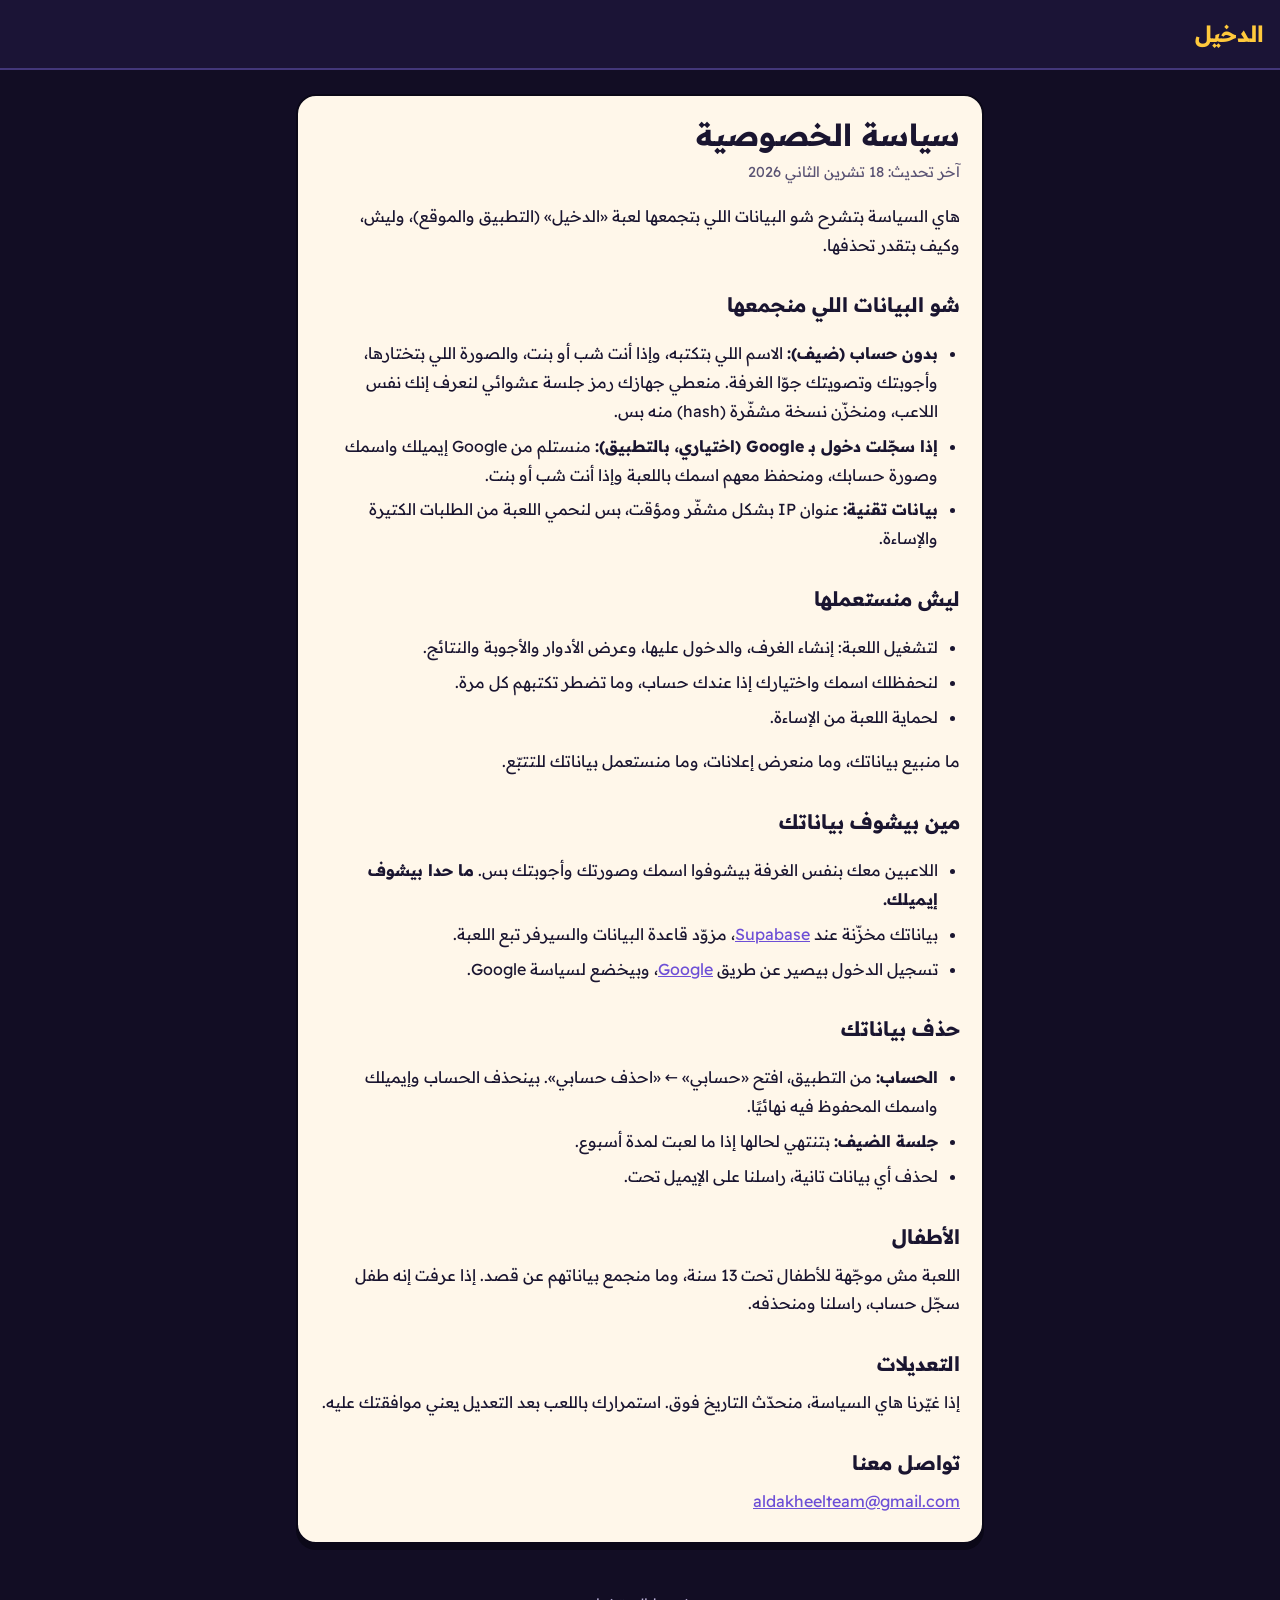
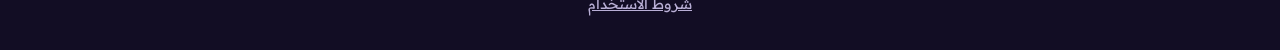
==== privacy.html @ 1acc1867 "Privacy policy and terms for Aldakheel Co-Authored-By: Claude Opus 5.5 <noreply@anthropic.com>" ====
<!doctype html>
<html lang="ar" dir="rtl">
<head>
  <meta charset="utf-8">
  <meta name="viewport" content="width=device-width, initial-scale=1">
  <title>سياسة الخصوصية · الدخيل</title>
  <meta name="description" content="سياسة الخصوصية للعبة الدخيل: شو البيانات اللي منجمعها، وليش، وكيف بتحذفها.">
  <link rel="preconnect" href="https://fonts.googleapis.com">
  <link href="https://fonts.googleapis.com/css2?family=Baloo+Bhaijaan+2:wght@800&family=Readex+Pro:wght@400;600&display=swap" rel="stylesheet">
  <link rel="stylesheet" href="style.css">
</head>
<body>
  <header><a href="./">الدخيل</a></header>
  <main>
    <article class="card">
      <h1>سياسة الخصوصية</h1>
      <p class="updated">آخر تحديث: 18 تشرين الثاني 2026</p>
      <p>هاي السياسة بتشرح شو البيانات اللي بتجمعها لعبة «الدخيل» (التطبيق والموقع)، وليش، وكيف بتقدر تحذفها.</p>

      <h2>شو البيانات اللي منجمعها</h2>
      <ul>
        <li><strong>بدون حساب (ضيف):</strong> الاسم اللي بتكتبه، وإذا أنت شب أو بنت، والصورة اللي بتختارها، وأجوبتك وتصويتك جوّا الغرفة. منعطي جهازك رمز جلسة عشوائي لنعرف إنك نفس اللاعب، ومنخزّن نسخة مشفّرة (hash) منه بس.</li>
        <li><strong>إذا سجّلت دخول بـ Google (اختياري، بالتطبيق):</strong> منستلم من Google إيميلك واسمك وصورة حسابك، ومنحفظ معهم اسمك باللعبة وإذا أنت شب أو بنت.</li>
        <li><strong>بيانات تقنية:</strong> عنوان IP بشكل مشفّر ومؤقت، بس لنحمي اللعبة من الطلبات الكتيرة والإساءة.</li>
      </ul>

      <h2>ليش منستعملها</h2>
      <ul>
        <li>لتشغيل اللعبة: إنشاء الغرف، والدخول عليها، وعرض الأدوار والأجوبة والنتائج.</li>
        <li>لنحفظلك اسمك واختيارك إذا عندك حساب، وما تضطر تكتبهم كل مرة.</li>
        <li>لحماية اللعبة من الإساءة.</li>
      </ul>
      <p>ما منبيع بياناتك، وما منعرض إعلانات، وما منستعمل بياناتك للتتبّع.</p>

      <h2>مين بيشوف بياناتك</h2>
      <ul>
        <li>اللاعبين معك بنفس الغرفة بيشوفوا اسمك وصورتك وأجوبتك بس. <strong>ما حدا بيشوف إيميلك.</strong></li>
        <li>بياناتك مخزّنة عند <a href="https://supabase.com/privacy">Supabase</a>، مزوّد قاعدة البيانات والسيرفر تبع اللعبة.</li>
        <li>تسجيل الدخول بيصير عن طريق <a href="https://policies.google.com/privacy">Google</a>، وبيخضع لسياسة Google.</li>
      </ul>

      <h2>حذف بياناتك</h2>
      <ul>
        <li><strong>الحساب:</strong> من التطبيق، افتح «حسابي» ← «احذف حسابي». بينحذف الحساب وإيميلك واسمك المحفوظ فيه نهائيًا.</li>
        <li><strong>جلسة الضيف:</strong> بتنتهي لحالها إذا ما لعبت لمدة أسبوع.</li>
        <li>لحذف أي بيانات تانية، راسلنا على الإيميل تحت.</li>
      </ul>

      <h2>الأطفال</h2>
      <p>اللعبة مش موجّهة للأطفال تحت 13 سنة، وما منجمع بياناتهم عن قصد. إذا عرفت إنه طفل سجّل حساب، راسلنا ومنحذفه.</p>

      <h2>التعديلات</h2>
      <p>إذا غيّرنا هاي السياسة، منحدّث التاريخ فوق. استمرارك باللعب بعد التعديل يعني موافقتك عليه.</p>

      <h2>تواصل معنا</h2>
      <p><a href="mailto:aldakheelteam@gmail.com">aldakheelteam@gmail.com</a></p>
    </article>
  </main>
  <footer><a href="terms.html">شروط الاستخدام</a></footer>
</body>
</html>
---- style.css ----
:root {
  --ink: #120d24;
  --ink2: #1b1436;
  --line: #43377a;
  --text: #f7f3ff;
  --muted: #b9afd6;
  --sun: #ffc93c;
  --paper: #fff7ea;
  --on-paper: #1a1530;
  --on-paper-muted: #5b5474;
  --outline: #0b0818;
}
* { box-sizing: border-box; }
html { -webkit-text-size-adjust: 100%; }
body {
  margin: 0;
  background: var(--ink);
  color: var(--text);
  font-family: "Readex Pro", system-ui, -apple-system, "Segoe UI", Tahoma, sans-serif;
  line-height: 1.8;
}
header {
  background: var(--ink2);
  border-bottom: 2px solid var(--line);
  padding: 14px 16px;
}
header a { color: var(--sun); font-weight: 800; font-size: 1.4rem; text-decoration: none; font-family: "Baloo Bhaijaan 2", inherit; }
main { max-width: 720px; margin: 0 auto; padding: 24px 16px 48px; }
.card {
  background: var(--paper);
  color: var(--on-paper);
  border: 2.5px solid var(--outline);
  border-radius: 20px;
  box-shadow: 0 6px 0 var(--outline);
  padding: 20px 22px;
}
h1 { font-family: "Baloo Bhaijaan 2", inherit; font-size: 1.9rem; line-height: 1.3; margin: 0 0 4px; }
h2 { font-family: "Baloo Bhaijaan 2", inherit; font-size: 1.25rem; margin: 28px 0 6px; }
.updated { color: var(--on-paper-muted); font-size: .9rem; margin: 0 0 16px; }
p, li { margin: 6px 0; }
ul { padding-inline-start: 22px; }
a { color: #6d4fd6; }
.links { display: grid; gap: 12px; margin-top: 16px; }
.links a {
  display: block; padding: 14px 16px; border: 2.5px solid var(--outline); border-radius: 14px;
  background: #fff; color: var(--on-paper); font-weight: 700; text-decoration: none; box-shadow: 0 4px 0 var(--outline);
}
footer { text-align: center; color: var(--muted); font-size: .9rem; padding: 0 16px 32px; }
footer a { color: var(--muted); }
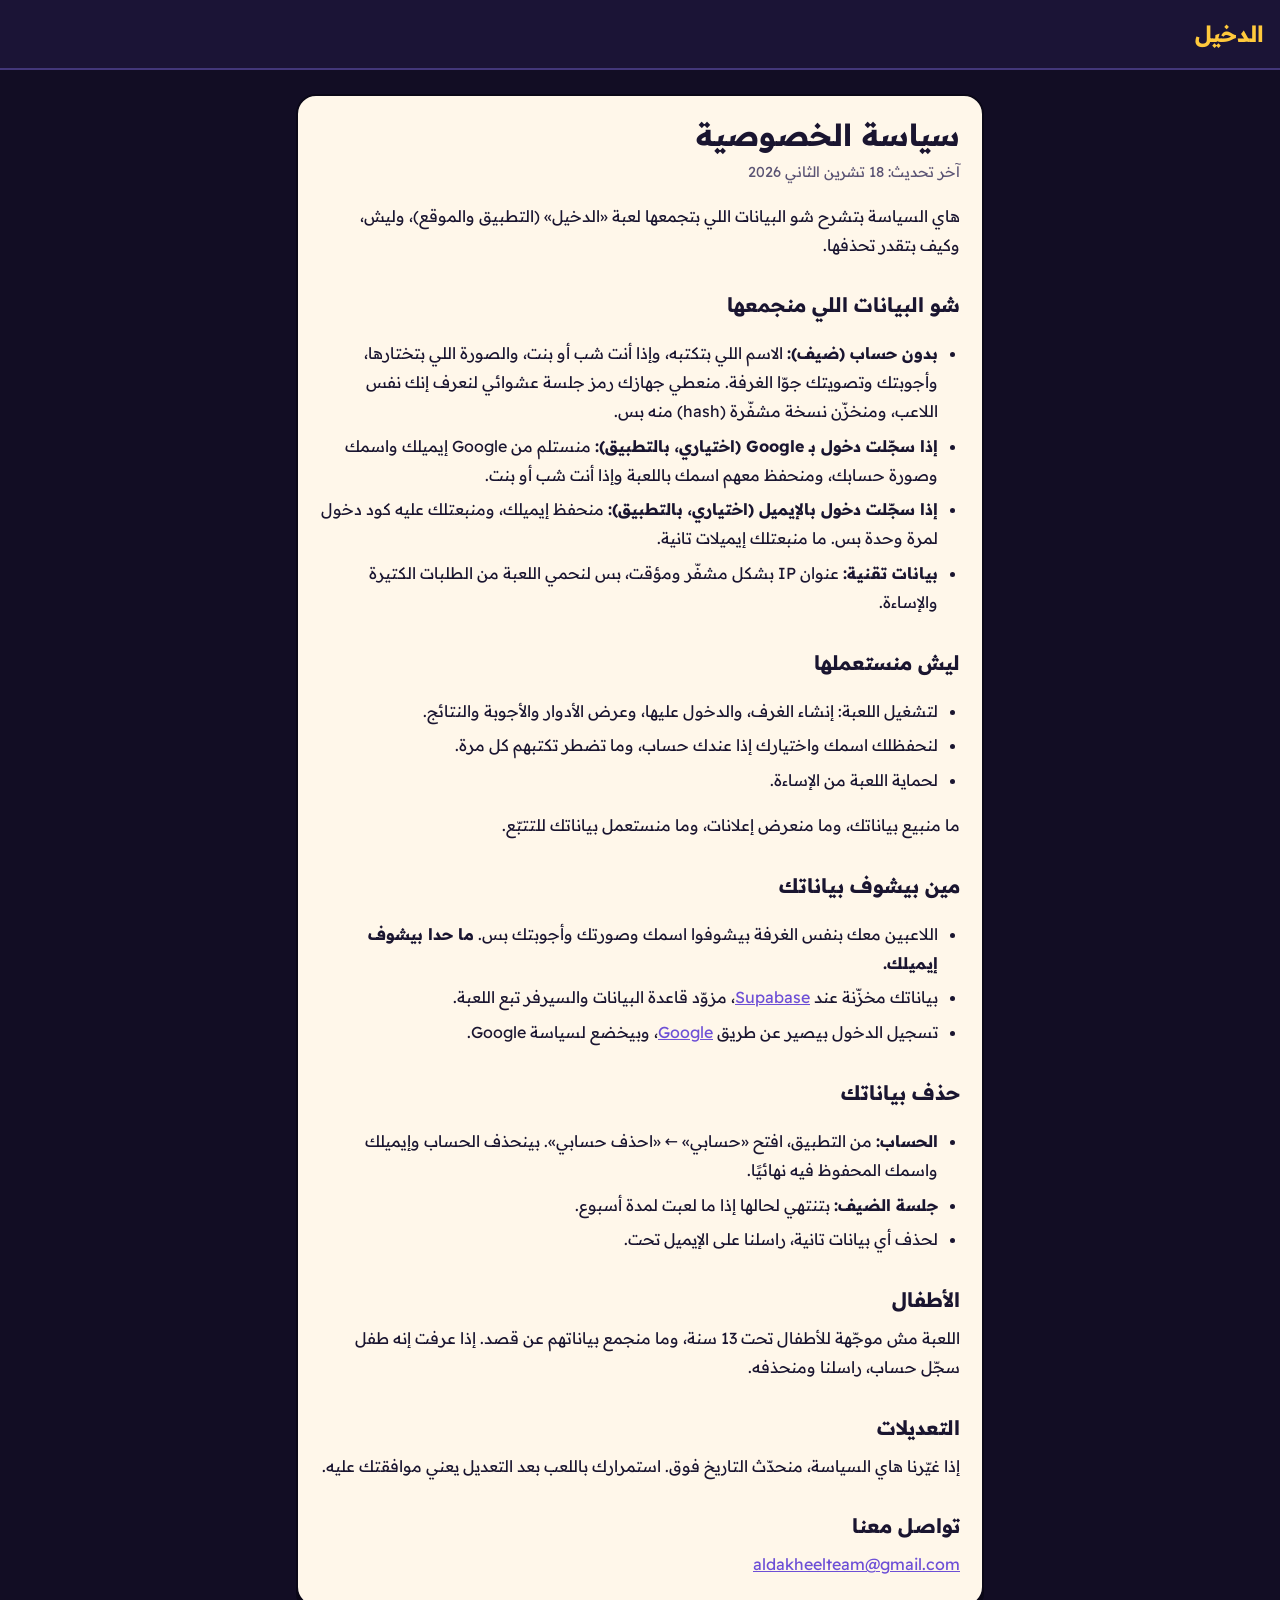
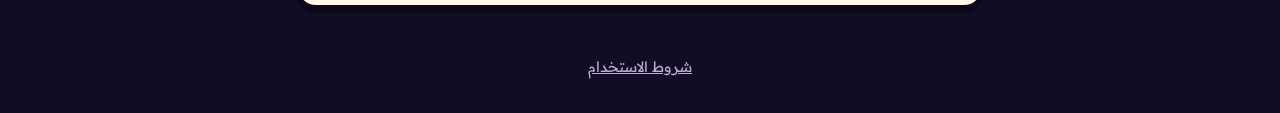
==== commit 441f6720: "Privacy: email sign-in Co-Authored-By: Claude Opus 5.5 <noreply@anthropic.com>" ====
--- a/privacy.html
+++ b/privacy.html
@@ -21,6 +21,7 @@
       <ul>
         <li><strong>بدون حساب (ضيف):</strong> الاسم اللي بتكتبه، وإذا أنت شب أو بنت، والصورة اللي بتختارها، وأجوبتك وتصويتك جوّا الغرفة. منعطي جهازك رمز جلسة عشوائي لنعرف إنك نفس اللاعب، ومنخزّن نسخة مشفّرة (hash) منه بس.</li>
         <li><strong>إذا سجّلت دخول بـ Google (اختياري، بالتطبيق):</strong> منستلم من Google إيميلك واسمك وصورة حسابك، ومنحفظ معهم اسمك باللعبة وإذا أنت شب أو بنت.</li>
+        <li><strong>إذا سجّلت دخول بالإيميل (اختياري، بالتطبيق):</strong> منحفظ إيميلك، ومنبعتلك عليه كود دخول لمرة وحدة بس. ما منبعتلك إيميلات تانية.</li>
         <li><strong>بيانات تقنية:</strong> عنوان IP بشكل مشفّر ومؤقت، بس لنحمي اللعبة من الطلبات الكتيرة والإساءة.</li>
       </ul>
 
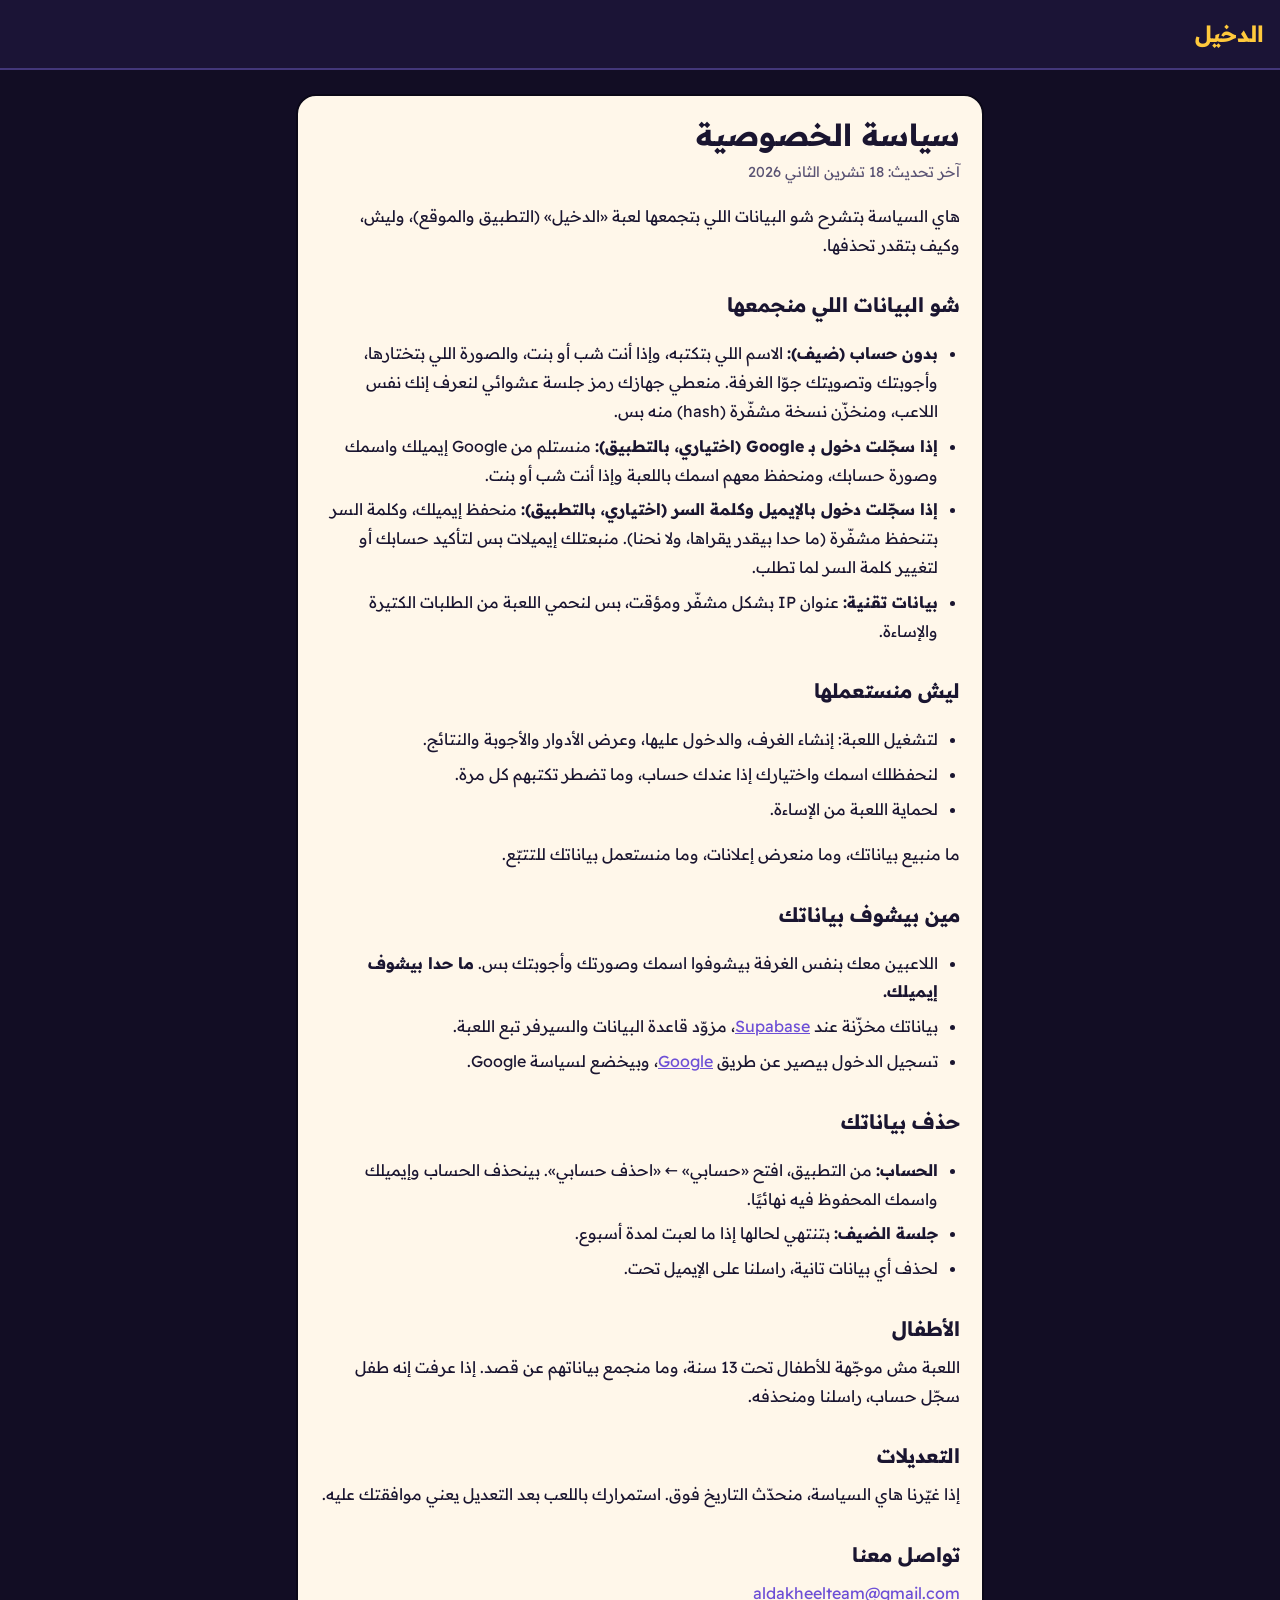
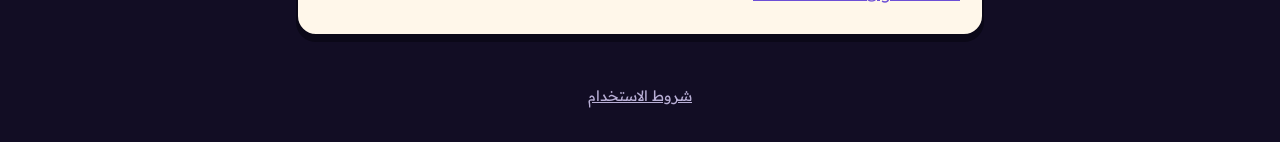
==== commit edc6fe13: "Privacy: email and password sign-in Co-Authored-By: Claude Opus 5.5 <noreply@anthropic.com>" ====
--- a/privacy.html
+++ b/privacy.html
@@ -21,7 +21,7 @@
       <ul>
         <li><strong>بدون حساب (ضيف):</strong> الاسم اللي بتكتبه، وإذا أنت شب أو بنت، والصورة اللي بتختارها، وأجوبتك وتصويتك جوّا الغرفة. منعطي جهازك رمز جلسة عشوائي لنعرف إنك نفس اللاعب، ومنخزّن نسخة مشفّرة (hash) منه بس.</li>
         <li><strong>إذا سجّلت دخول بـ Google (اختياري، بالتطبيق):</strong> منستلم من Google إيميلك واسمك وصورة حسابك، ومنحفظ معهم اسمك باللعبة وإذا أنت شب أو بنت.</li>
-        <li><strong>إذا سجّلت دخول بالإيميل (اختياري، بالتطبيق):</strong> منحفظ إيميلك، ومنبعتلك عليه كود دخول لمرة وحدة بس. ما منبعتلك إيميلات تانية.</li>
+        <li><strong>إذا سجّلت دخول بالإيميل وكلمة السر (اختياري، بالتطبيق):</strong> منحفظ إيميلك، وكلمة السر بتنحفظ مشفّرة (ما حدا بيقدر يقراها، ولا نحنا). منبعتلك إيميلات بس لتأكيد حسابك أو لتغيير كلمة السر لما تطلب.</li>
         <li><strong>بيانات تقنية:</strong> عنوان IP بشكل مشفّر ومؤقت، بس لنحمي اللعبة من الطلبات الكتيرة والإساءة.</li>
       </ul>
 
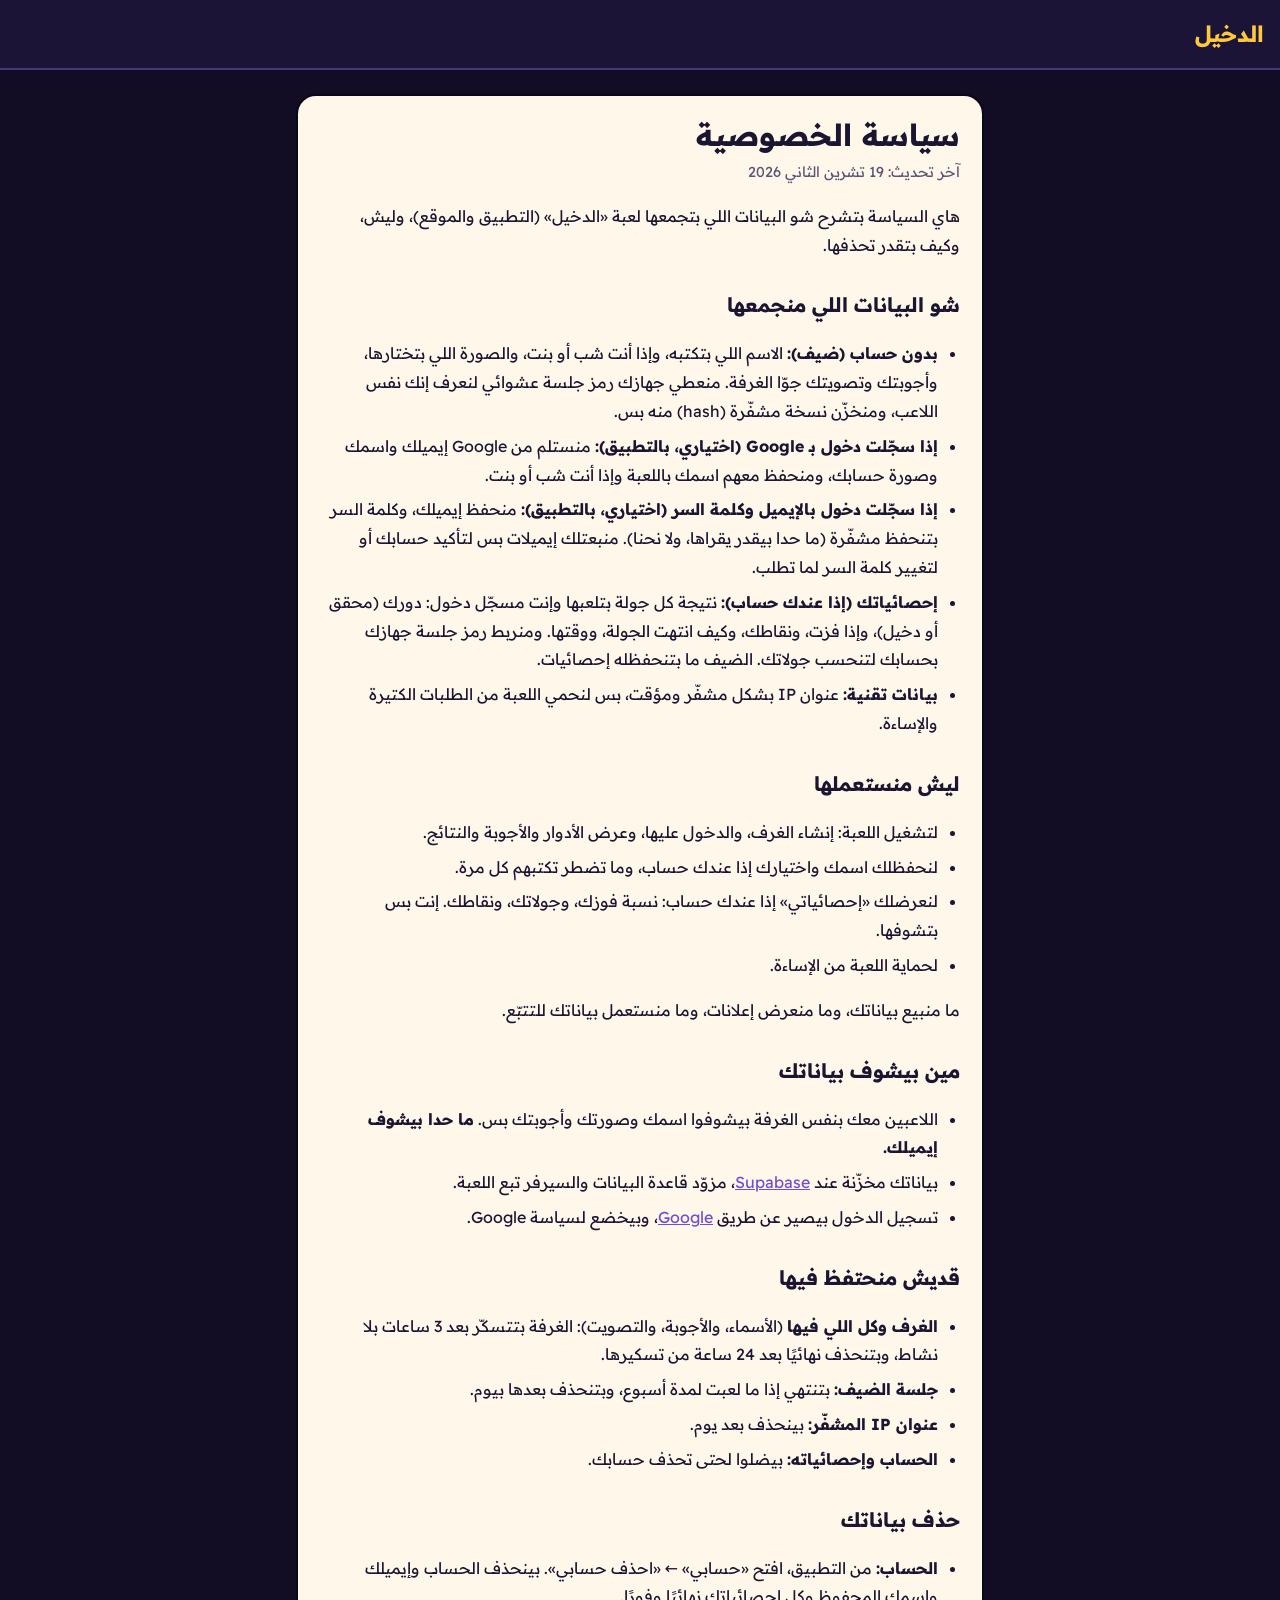
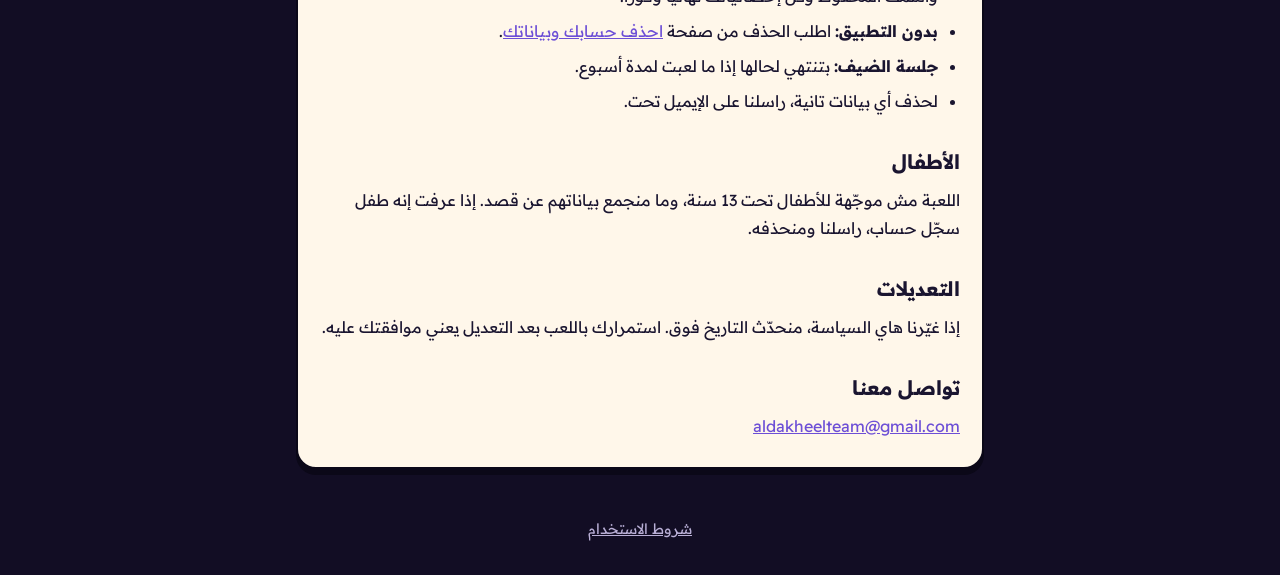
==== commit 8f03c837: "Privacy: account stats, retention periods, and a deletion request page - Privacy policy: the per-rou" ====
--- a/privacy.html
+++ b/privacy.html
@@ -14,7 +14,7 @@
   <main>
     <article class="card">
       <h1>سياسة الخصوصية</h1>
-      <p class="updated">آخر تحديث: 18 تشرين الثاني 2026</p>
+      <p class="updated">آخر تحديث: 19 تشرين الثاني 2026</p>
       <p>هاي السياسة بتشرح شو البيانات اللي بتجمعها لعبة «الدخيل» (التطبيق والموقع)، وليش، وكيف بتقدر تحذفها.</p>
 
       <h2>شو البيانات اللي منجمعها</h2>
@@ -22,6 +22,7 @@
         <li><strong>بدون حساب (ضيف):</strong> الاسم اللي بتكتبه، وإذا أنت شب أو بنت، والصورة اللي بتختارها، وأجوبتك وتصويتك جوّا الغرفة. منعطي جهازك رمز جلسة عشوائي لنعرف إنك نفس اللاعب، ومنخزّن نسخة مشفّرة (hash) منه بس.</li>
         <li><strong>إذا سجّلت دخول بـ Google (اختياري، بالتطبيق):</strong> منستلم من Google إيميلك واسمك وصورة حسابك، ومنحفظ معهم اسمك باللعبة وإذا أنت شب أو بنت.</li>
         <li><strong>إذا سجّلت دخول بالإيميل وكلمة السر (اختياري، بالتطبيق):</strong> منحفظ إيميلك، وكلمة السر بتنحفظ مشفّرة (ما حدا بيقدر يقراها، ولا نحنا). منبعتلك إيميلات بس لتأكيد حسابك أو لتغيير كلمة السر لما تطلب.</li>
+        <li><strong>إحصائياتك (إذا عندك حساب):</strong> نتيجة كل جولة بتلعبها وإنت مسجّل دخول: دورك (محقق أو دخيل)، وإذا فزت، ونقاطك، وكيف انتهت الجولة، ووقتها. ومنربط رمز جلسة جهازك بحسابك لتنحسب جولاتك. الضيف ما بتنحفظله إحصائيات.</li>
         <li><strong>بيانات تقنية:</strong> عنوان IP بشكل مشفّر ومؤقت، بس لنحمي اللعبة من الطلبات الكتيرة والإساءة.</li>
       </ul>
 
@@ -29,6 +30,7 @@
       <ul>
         <li>لتشغيل اللعبة: إنشاء الغرف، والدخول عليها، وعرض الأدوار والأجوبة والنتائج.</li>
         <li>لنحفظلك اسمك واختيارك إذا عندك حساب، وما تضطر تكتبهم كل مرة.</li>
+        <li>لنعرضلك «إحصائياتي» إذا عندك حساب: نسبة فوزك، وجولاتك، ونقاطك. إنت بس بتشوفها.</li>
         <li>لحماية اللعبة من الإساءة.</li>
       </ul>
       <p>ما منبيع بياناتك، وما منعرض إعلانات، وما منستعمل بياناتك للتتبّع.</p>
@@ -40,9 +42,18 @@
         <li>تسجيل الدخول بيصير عن طريق <a href="https://policies.google.com/privacy">Google</a>، وبيخضع لسياسة Google.</li>
       </ul>
 
+      <h2>قديش منحتفظ فيها</h2>
+      <ul>
+        <li><strong>الغرف وكل اللي فيها</strong> (الأسماء، والأجوبة، والتصويت): الغرفة بتتسكّر بعد 3 ساعات بلا نشاط، وبتنحذف نهائيًا بعد 24 ساعة من تسكيرها.</li>
+        <li><strong>جلسة الضيف:</strong> بتنتهي إذا ما لعبت لمدة أسبوع، وبتنحذف بعدها بيوم.</li>
+        <li><strong>عنوان IP المشفّر:</strong> بينحذف بعد يوم.</li>
+        <li><strong>الحساب وإحصائياته:</strong> بيضلوا لحتى تحذف حسابك.</li>
+      </ul>
+
       <h2>حذف بياناتك</h2>
       <ul>
-        <li><strong>الحساب:</strong> من التطبيق، افتح «حسابي» ← «احذف حسابي». بينحذف الحساب وإيميلك واسمك المحفوظ فيه نهائيًا.</li>
+        <li><strong>الحساب:</strong> من التطبيق، افتح «حسابي» ← «احذف حسابي». بينحذف الحساب وإيميلك واسمك المحفوظ وكل إحصائياتك نهائيًا وفورًا.</li>
+        <li><strong>بدون التطبيق:</strong> اطلب الحذف من صفحة <a href="delete-account.html">احذف حسابك وبياناتك</a>.</li>
         <li><strong>جلسة الضيف:</strong> بتنتهي لحالها إذا ما لعبت لمدة أسبوع.</li>
         <li>لحذف أي بيانات تانية، راسلنا على الإيميل تحت.</li>
       </ul>
--- a/style.css
+++ b/style.css
@@ -38,7 +38,7 @@
 h2 { font-family: "Baloo Bhaijaan 2", inherit; font-size: 1.25rem; margin: 28px 0 6px; }
 .updated { color: var(--on-paper-muted); font-size: .9rem; margin: 0 0 16px; }
 p, li { margin: 6px 0; }
-ul { padding-inline-start: 22px; }
+ul, ol { padding-inline-start: 22px; }
 a { color: #6d4fd6; }
 .links { display: grid; gap: 12px; margin-top: 16px; }
 .links a {
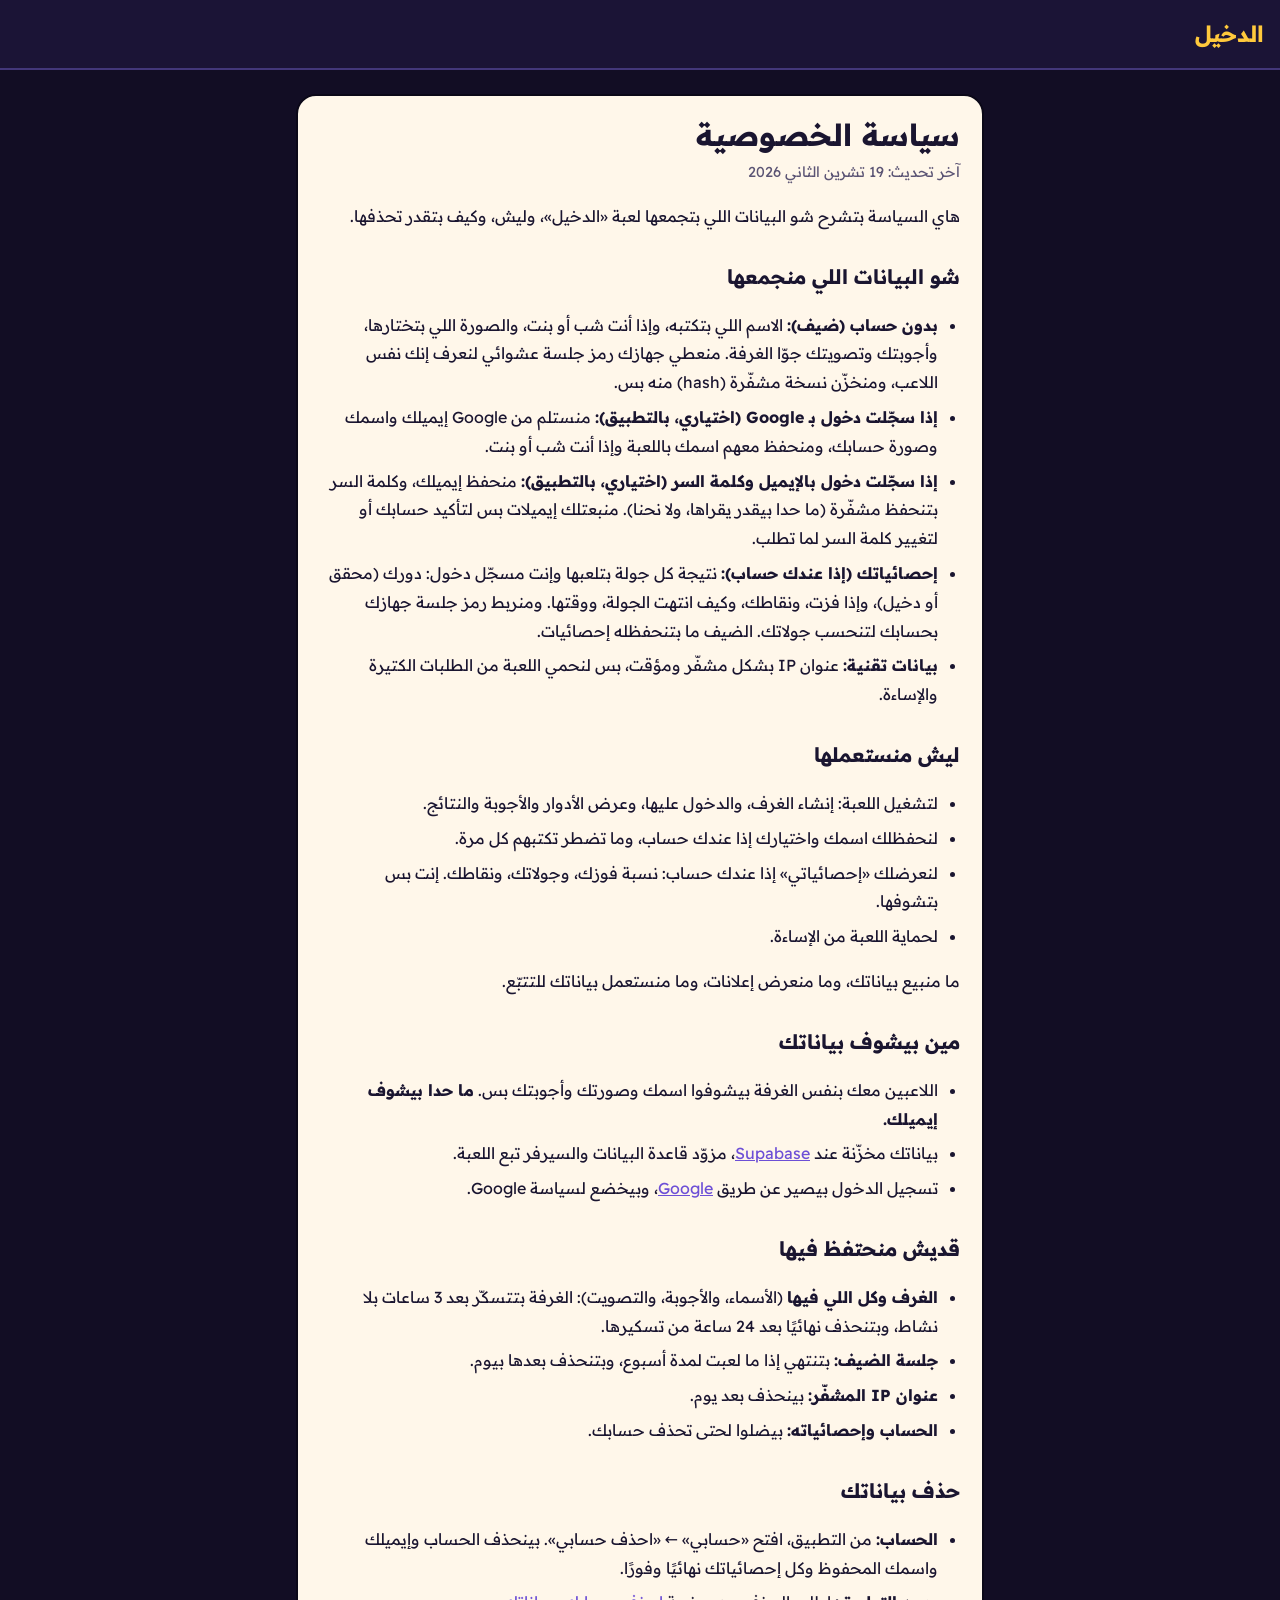
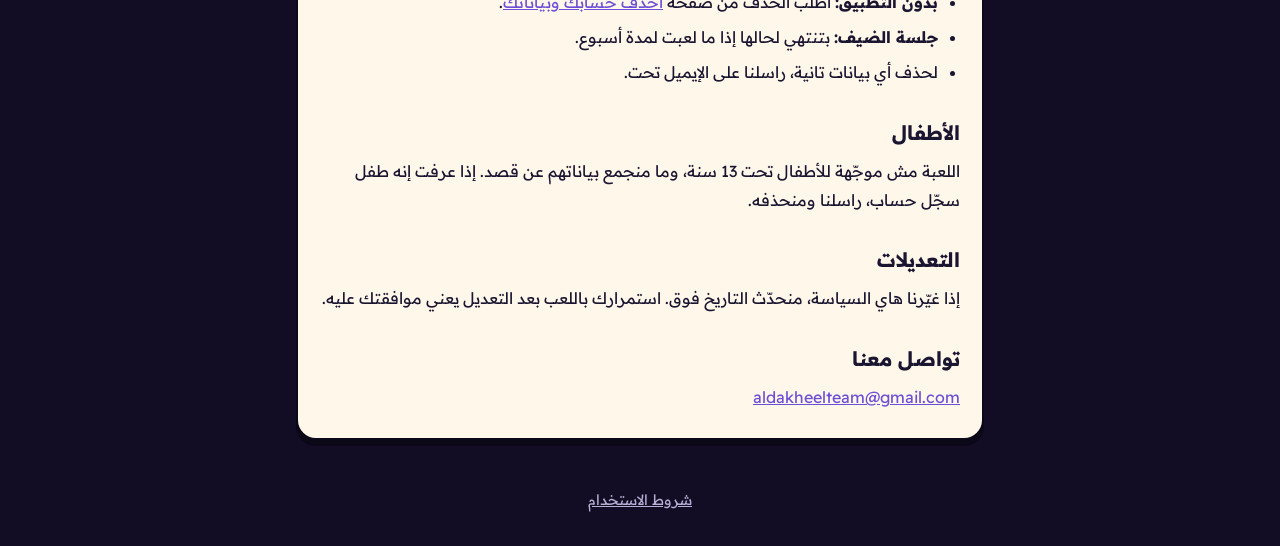
==== commit ac3a827e: "Privacy and terms: describe the app only Co-Authored-By: Claude Opus 5.5 <noreply@anthropic.com>" ====
--- a/privacy.html
+++ b/privacy.html
@@ -15,7 +15,7 @@
     <article class="card">
       <h1>سياسة الخصوصية</h1>
       <p class="updated">آخر تحديث: 19 تشرين الثاني 2026</p>
-      <p>هاي السياسة بتشرح شو البيانات اللي بتجمعها لعبة «الدخيل» (التطبيق والموقع)، وليش، وكيف بتقدر تحذفها.</p>
+      <p>هاي السياسة بتشرح شو البيانات اللي بتجمعها لعبة «الدخيل»، وليش، وكيف بتقدر تحذفها.</p>
 
       <h2>شو البيانات اللي منجمعها</h2>
       <ul>
